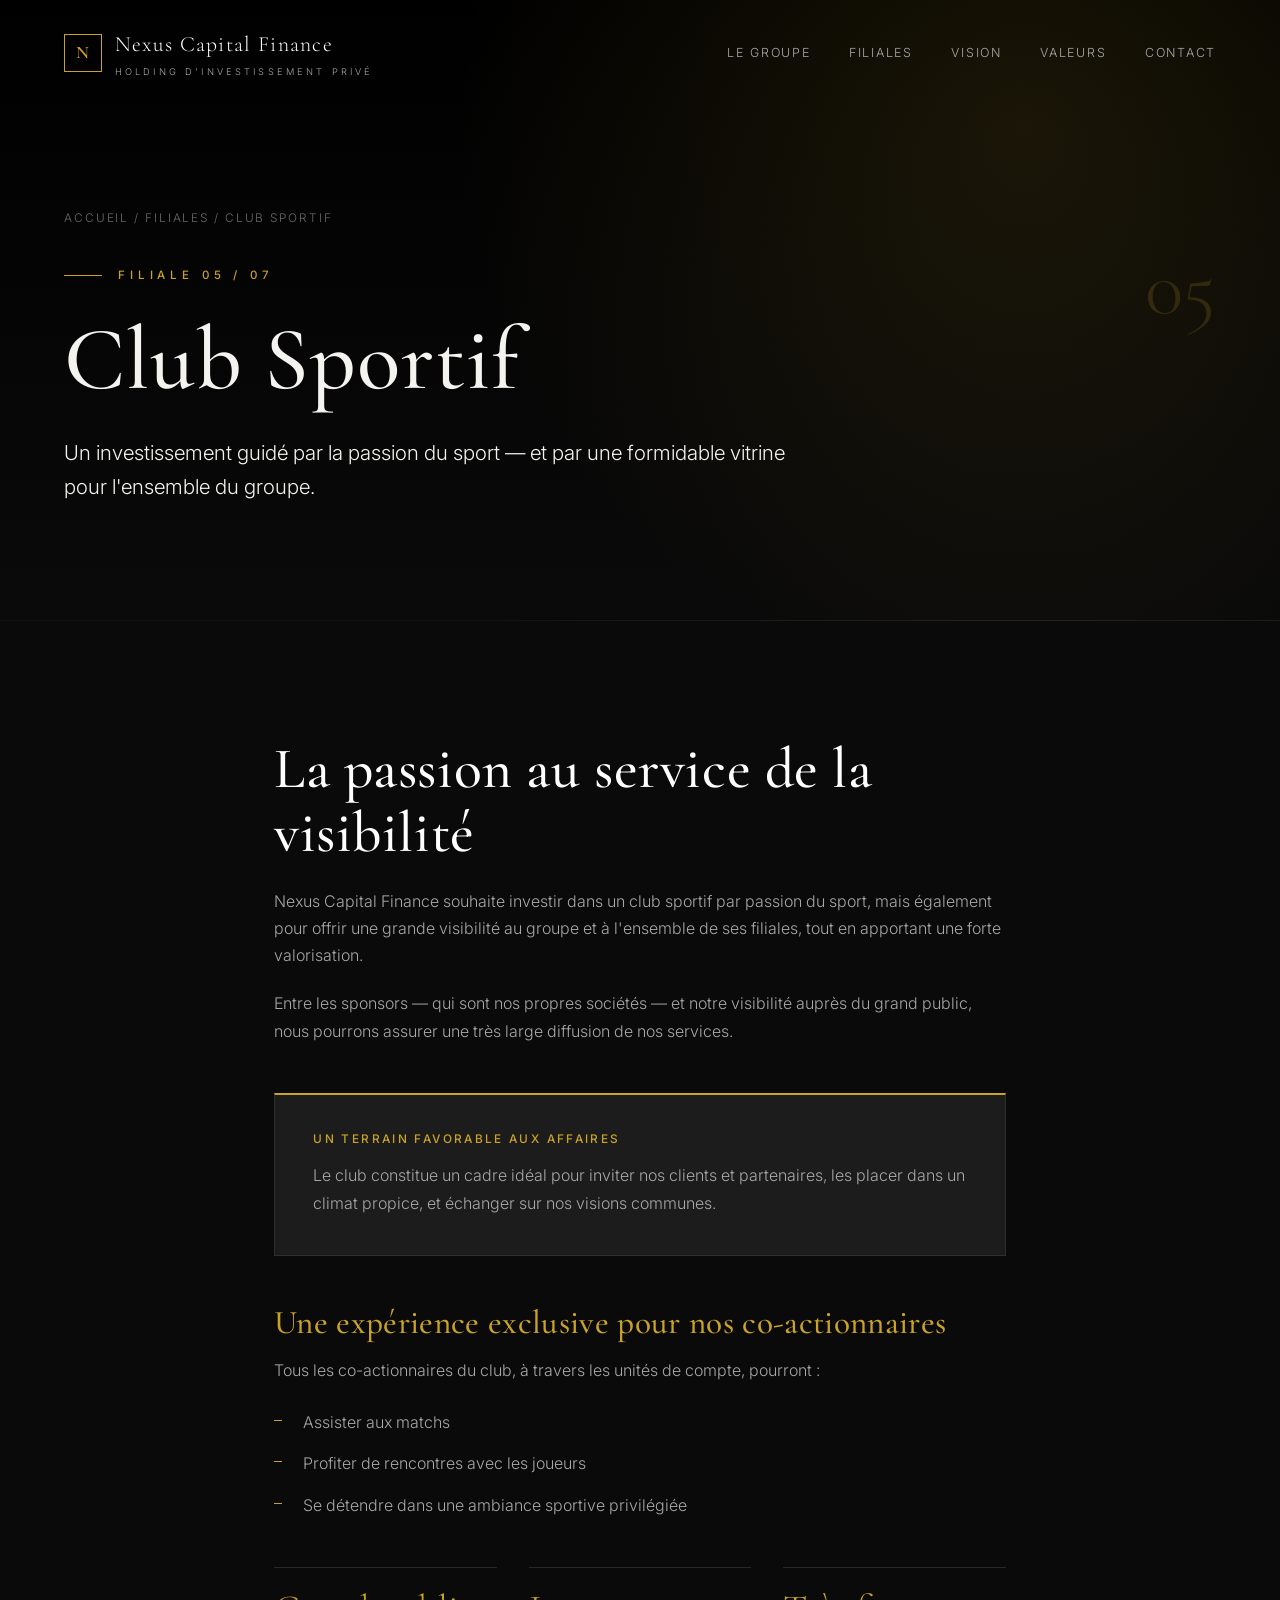
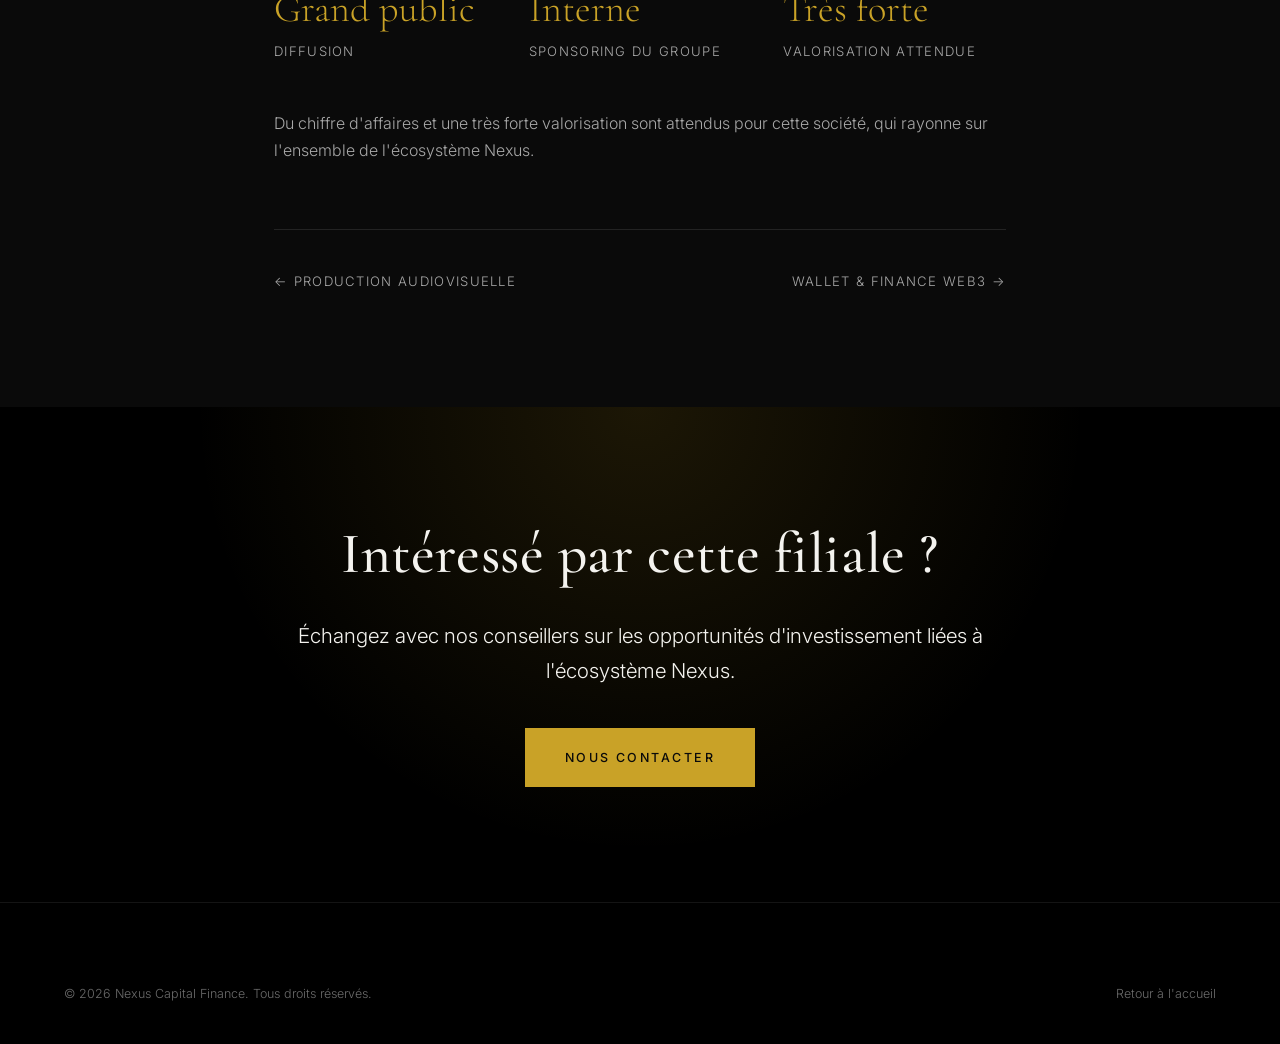
==== filiales/club-sportif.html @ 71673384 "Création de la vitrine Nexus Capital Finance Site statique (HTML/CSS/JS) au style banque d'investiss" ====
<!DOCTYPE html>
<html lang="fr">
<head>
  <meta charset="UTF-8" />
  <meta name="viewport" content="width=device-width, initial-scale=1.0" />
  <title>Club Sportif — Nexus Capital Finance</title>
  <meta name="description" content="Un investissement passion dans un club sportif : visibilité maximale pour le groupe, sponsoring interne et expérience privilégiée pour les co-actionnaires." />
  <link rel="preconnect" href="https://fonts.googleapis.com" />
  <link rel="preconnect" href="https://fonts.gstatic.com" crossorigin />
  <link href="https://fonts.googleapis.com/css2?family=Cormorant+Garamond:ital,wght@0,400;0,500;0,600;1,400;1,500&family=Inter:wght@300;400;500&display=swap" rel="stylesheet" />
  <link rel="stylesheet" href="../assets/css/style.css" />
  <link rel="icon" href="data:image/svg+xml,%3Csvg xmlns='http://www.w3.org/2000/svg' viewBox='0 0 32 32'%3E%3Crect width='32' height='32' fill='%230a0a0a'/%3E%3Ctext x='16' y='23' font-family='Georgia' font-size='20' fill='%23c9a227' text-anchor='middle'%3EN%3C/text%3E%3C/svg%3E" />
</head>
<body>

  <header class="entete">
    <div class="wrap">
      <a href="../index.html" class="logo" aria-label="Nexus Capital Finance, accueil">
        <span class="marque-n">N</span>
        <span>Nexus Capital Finance<small>Holding d'investissement privé</small></span>
      </a>
      <nav class="nav" aria-label="Navigation principale">
        <a href="../index.html#groupe">Le Groupe</a>
        <a href="../index.html#filiales">Filiales</a>
        <a href="../index.html#vision">Vision</a>
        <a href="../index.html#valeurs">Valeurs</a>
        <a href="../index.html#contact">Contact</a>
      </nav>
      <button class="burger" aria-label="Ouvrir le menu"><span></span><span></span><span></span></button>
    </div>
  </header>

  <main>
    <section class="page-tete">
      <div class="wrap">
        <div class="fil-ariane reveal"><a href="../index.html">Accueil</a> / <a href="../index.html#filiales">Filiales</a> / Club Sportif</div>
        <span class="surtitre surtitre--ligne reveal">Filiale 05 / 07</span>
        <h1 class="reveal">Club Sportif</h1>
        <p class="lead reveal">Un investissement guidé par la passion du sport — et par une formidable vitrine pour l'ensemble du groupe.</p>
      </div>
      <span class="badge-index">05</span>
    </section>

    <section class="article-filiale">
      <div class="wrap" style="max-width:860px;">
        <div class="reveal">
          <h2>La passion au service de la visibilité</h2>
          <p>Nexus Capital Finance souhaite investir dans un club sportif par passion du sport, mais également pour offrir une grande visibilité au groupe et à l'ensemble de ses filiales, tout en apportant une forte valorisation.</p>
          <p>Entre les sponsors — qui sont nos propres sociétés — et notre visibilité auprès du grand public, nous pourrons assurer une très large diffusion de nos services.</p>
        </div>

        <div class="encadre reveal">
          <h4>Un terrain favorable aux affaires</h4>
          <p style="margin:0;">Le club constitue un cadre idéal pour inviter nos clients et partenaires, les placer dans un climat propice, et échanger sur nos visions communes.</p>
        </div>

        <div class="reveal">
          <h3>Une expérience exclusive pour nos co-actionnaires</h3>
          <p>Tous les co-actionnaires du club, à travers les unités de compte, pourront :</p>
          <ul>
            <li>Assister aux matchs</li>
            <li>Profiter de rencontres avec les joueurs</li>
            <li>Se détendre dans une ambiance sportive privilégiée</li>
          </ul>
        </div>

        <div class="bloc-stats reveal">
          <div class="stat"><div class="v">Grand public</div><div class="l">Diffusion</div></div>
          <div class="stat"><div class="v">Interne</div><div class="l">Sponsoring du groupe</div></div>
          <div class="stat"><div class="v">Très forte</div><div class="l">Valorisation attendue</div></div>
        </div>

        <div class="reveal">
          <p>Du chiffre d'affaires et une très forte valorisation sont attendus pour cette société, qui rayonne sur l'ensemble de l'écosystème Nexus.</p>
        </div>

        <div class="nav-filiales-pied reveal">
          <a href="production-audiovisuelle.html">← Production Audiovisuelle</a>
          <a href="wallet-decentralise.html">Wallet &amp; Finance Web3 →</a>
        </div>
      </div>
    </section>

    <section class="cta-final fond-noir">
      <div class="wrap reveal">
        <h2>Intéressé par cette filiale ?</h2>
        <p class="lead" style="margin:1.5rem auto 2.5rem;">Échangez avec nos conseillers sur les opportunités d'investissement liées à l'écosystème Nexus.</p>
        <a href="../index.html#contact" class="btn btn--plein">Nous contacter</a>
      </div>
    </section>
  </main>

  <footer class="pied">
    <div class="wrap">
      <div class="pied-bas" style="border:none;padding-top:0;">
        <span>© <span data-annee>2026</span> Nexus Capital Finance. Tous droits réservés.</span>
        <a href="../index.html">Retour à l'accueil</a>
      </div>
    </div>
  </footer>

  <script src="../assets/js/main.js"></script>
</body>
</html>
---- assets/css/style.css ----
/* =================================================================
   NEXUS CAPITAL FINANCE — Feuille de style principale
   Identité : banque d'investissement élitiste
   Palette  : noir / blanc / or
   ================================================================= */

/* ---------- 1. Variables & Reset ---------- */
:root {
  --noir: #0a0a0a;
  --noir-profond: #000000;
  --noir-doux: #141414;
  --gris-fonce: #1c1c1c;
  --gris: #6b6b6b;
  --gris-clair: #a8a8a8;
  --blanc: #ffffff;
  --blanc-casse: #f4f3ef;
  --or: #c9a227;
  --or-clair: #e6c659;
  --or-fonce: #9c7c1c;

  --serif: "Cormorant Garamond", "Times New Roman", serif;
  --sans: "Inter", "Helvetica Neue", Arial, sans-serif;

  --max-width: 1280px;
  --pad-section: clamp(4rem, 9vw, 9rem);
  --transition: 0.4s cubic-bezier(0.16, 1, 0.3, 1);
}

*,
*::before,
*::after {
  margin: 0;
  padding: 0;
  box-sizing: border-box;
}

html {
  scroll-behavior: smooth;
  -webkit-text-size-adjust: 100%;
}

body {
  font-family: var(--sans);
  background-color: var(--noir);
  color: var(--blanc-casse);
  line-height: 1.7;
  font-weight: 300;
  font-size: 16px;
  overflow-x: hidden;
  -webkit-font-smoothing: antialiased;
  -moz-osx-font-smoothing: grayscale;
}

img {
  max-width: 100%;
  display: block;
}

a {
  color: inherit;
  text-decoration: none;
}

/* ---------- 2. Typographie ---------- */
h1, h2, h3, h4 {
  font-family: var(--serif);
  font-weight: 500;
  line-height: 1.12;
  letter-spacing: 0.01em;
}

h1 { font-size: clamp(2.8rem, 7vw, 6rem); }
h2 { font-size: clamp(2.2rem, 4.5vw, 3.6rem); }
h3 { font-size: clamp(1.5rem, 2.6vw, 2.1rem); }

p { color: var(--gris-clair); }

.surtitre {
  font-family: var(--sans);
  font-size: 0.72rem;
  font-weight: 500;
  letter-spacing: 0.42em;
  text-transform: uppercase;
  color: var(--or);
  display: inline-block;
  margin-bottom: 1.5rem;
}

.surtitre--ligne::before {
  content: "";
  display: inline-block;
  width: 38px;
  height: 1px;
  background: var(--or);
  vertical-align: middle;
  margin-right: 1rem;
}

.lead {
  font-size: clamp(1.05rem, 1.6vw, 1.3rem);
  color: var(--blanc-casse);
  font-weight: 300;
  max-width: 60ch;
}

.texte-dore { color: var(--or); }

/* ---------- 3. Layout & utilitaires ---------- */
.wrap {
  width: 100%;
  max-width: var(--max-width);
  margin: 0 auto;
  padding: 0 clamp(1.5rem, 5vw, 4rem);
}

section {
  padding-top: var(--pad-section);
  padding-bottom: var(--pad-section);
}

.section-tete {
  max-width: 720px;
  margin-bottom: clamp(3rem, 6vw, 5rem);
}

.fond-doux { background: var(--noir-doux); }
.fond-noir { background: var(--noir-profond); }

.ligne-or {
  width: 60px;
  height: 2px;
  background: var(--or);
  border: none;
  margin: 2rem 0;
}

/* ---------- 4. Boutons ---------- */
.btn {
  display: inline-flex;
  align-items: center;
  gap: 0.8rem;
  font-family: var(--sans);
  font-size: 0.78rem;
  font-weight: 500;
  letter-spacing: 0.2em;
  text-transform: uppercase;
  padding: 1.1rem 2.4rem;
  border: 1px solid var(--or);
  color: var(--blanc);
  background: transparent;
  cursor: pointer;
  transition: var(--transition);
  position: relative;
  overflow: hidden;
}

.btn::after {
  content: "";
  position: absolute;
  inset: 0;
  background: var(--or);
  transform: translateX(-101%);
  transition: var(--transition);
  z-index: -1;
}

.btn:hover { color: var(--noir); }
.btn:hover::after { transform: translateX(0); }

.btn--plein {
  background: var(--or);
  color: var(--noir);
  border-color: var(--or);
}
.btn--plein::after { background: var(--blanc); }
.btn--plein:hover { color: var(--noir); }

.lien-fleche {
  display: inline-flex;
  align-items: center;
  gap: 0.6rem;
  font-size: 0.78rem;
  letter-spacing: 0.18em;
  text-transform: uppercase;
  color: var(--or);
  transition: var(--transition);
}
.lien-fleche span { transition: var(--transition); }
.lien-fleche:hover span { transform: translateX(6px); }

/* ---------- 5. En-tête / Navigation ---------- */
.entete {
  position: fixed;
  top: 0;
  left: 0;
  width: 100%;
  z-index: 1000;
  padding: 1.6rem 0;
  transition: var(--transition);
  border-bottom: 1px solid transparent;
}

.entete.compacte {
  padding: 0.9rem 0;
  background: rgba(10, 10, 10, 0.85);
  backdrop-filter: blur(14px);
  border-bottom: 1px solid rgba(201, 162, 39, 0.18);
}

.entete .wrap {
  display: flex;
  align-items: center;
  justify-content: space-between;
}

.logo {
  display: flex;
  align-items: center;
  gap: 0.8rem;
  font-family: var(--serif);
  font-size: 1.35rem;
  letter-spacing: 0.06em;
  color: var(--blanc);
}
.logo .marque-n {
  display: inline-flex;
  align-items: center;
  justify-content: center;
  width: 38px;
  height: 38px;
  border: 1px solid var(--or);
  color: var(--or);
  font-weight: 600;
  font-size: 1.1rem;
}
.logo small {
  display: block;
  font-family: var(--sans);
  font-size: 0.58rem;
  letter-spacing: 0.34em;
  text-transform: uppercase;
  color: var(--gris-clair);
  margin-top: 2px;
}

.nav {
  display: flex;
  align-items: center;
  gap: 2.4rem;
}
.nav a {
  font-size: 0.78rem;
  letter-spacing: 0.14em;
  text-transform: uppercase;
  color: var(--gris-clair);
  position: relative;
  transition: var(--transition);
}
.nav a::after {
  content: "";
  position: absolute;
  bottom: -6px;
  left: 0;
  width: 0;
  height: 1px;
  background: var(--or);
  transition: var(--transition);
}
.nav a:hover { color: var(--blanc); }
.nav a:hover::after { width: 100%; }

.burger {
  display: none;
  flex-direction: column;
  gap: 5px;
  background: none;
  border: none;
  cursor: pointer;
  padding: 6px;
}
.burger span {
  width: 26px;
  height: 2px;
  background: var(--blanc);
  transition: var(--transition);
}

/* ---------- 6. Hero ---------- */
.hero {
  min-height: 100vh;
  display: flex;
  align-items: center;
  position: relative;
  overflow: hidden;
  background:
    radial-gradient(circle at 75% 30%, rgba(201, 162, 39, 0.12), transparent 45%),
    linear-gradient(180deg, var(--noir-profond), var(--noir));
}

.hero::before {
  content: "";
  position: absolute;
  inset: 0;
  background-image:
    linear-gradient(rgba(201, 162, 39, 0.04) 1px, transparent 1px),
    linear-gradient(90deg, rgba(201, 162, 39, 0.04) 1px, transparent 1px);
  background-size: 90px 90px;
  mask-image: radial-gradient(circle at 70% 40%, black, transparent 75%);
}

.hero-contenu {
  position: relative;
  z-index: 2;
  max-width: 880px;
  padding-top: 6rem;
}
.hero h1 { margin-bottom: 1.8rem; }
.hero h1 em {
  font-style: italic;
  color: var(--or);
}
.hero .lead { margin-bottom: 2.8rem; }
.hero-actions {
  display: flex;
  gap: 1.2rem;
  flex-wrap: wrap;
}

.hero-chiffres {
  position: relative;
  z-index: 2;
  display: flex;
  gap: clamp(2rem, 6vw, 5rem);
  flex-wrap: wrap;
  margin-top: clamp(4rem, 8vw, 7rem);
  padding-top: 3rem;
  border-top: 1px solid rgba(255, 255, 255, 0.08);
}
.chiffre .nombre {
  font-family: var(--serif);
  font-size: clamp(2.4rem, 4vw, 3.4rem);
  color: var(--blanc);
  line-height: 1;
}
.chiffre .nombre em { color: var(--or); font-style: normal; }
.chiffre .label {
  font-size: 0.72rem;
  letter-spacing: 0.2em;
  text-transform: uppercase;
  color: var(--gris);
  margin-top: 0.7rem;
}

.scroll-indice {
  position: absolute;
  bottom: 2.5rem;
  left: 50%;
  transform: translateX(-50%);
  font-size: 0.62rem;
  letter-spacing: 0.3em;
  text-transform: uppercase;
  color: var(--gris);
  z-index: 2;
  display: flex;
  flex-direction: column;
  align-items: center;
  gap: 0.8rem;
}
.scroll-indice::after {
  content: "";
  width: 1px;
  height: 50px;
  background: linear-gradient(var(--or), transparent);
  animation: descend 2s infinite;
}
@keyframes descend {
  0% { transform: scaleY(0); transform-origin: top; }
  50% { transform: scaleY(1); transform-origin: top; }
  51% { transform: scaleY(1); transform-origin: bottom; }
  100% { transform: scaleY(0); transform-origin: bottom; }
}

/* ---------- 7. Groupe / présentation ---------- */
.deux-col {
  display: grid;
  grid-template-columns: 1fr 1fr;
  gap: clamp(2rem, 6vw, 5rem);
  align-items: center;
}
.deux-col .texte p + p { margin-top: 1.4rem; }

.cadre-citation {
  border-left: 2px solid var(--or);
  padding: 1.5rem 2rem;
  background: var(--gris-fonce);
}
.cadre-citation p {
  font-family: var(--serif);
  font-size: clamp(1.3rem, 2.4vw, 1.9rem);
  font-style: italic;
  color: var(--blanc-casse);
  line-height: 1.4;
}

.piliers {
  display: grid;
  grid-template-columns: repeat(3, 1fr);
  gap: 2.5rem;
  margin-top: 4rem;
}
.pilier h4 {
  color: var(--blanc);
  margin-bottom: 0.8rem;
}
.pilier .num {
  font-family: var(--serif);
  font-size: 1rem;
  color: var(--or);
  display: block;
  margin-bottom: 1rem;
  letter-spacing: 0.1em;
}
.pilier { border-top: 1px solid rgba(255,255,255,0.1); padding-top: 1.6rem; }

/* ---------- 8. Filiales (grille) ---------- */
.grille-filiales {
  display: grid;
  grid-template-columns: repeat(3, 1fr);
  gap: 1px;
  background: rgba(255, 255, 255, 0.08);
  border: 1px solid rgba(255, 255, 255, 0.08);
}
.carte-filiale {
  background: var(--noir);
  padding: 2.6rem 2.2rem;
  min-height: 320px;
  display: flex;
  flex-direction: column;
  position: relative;
  transition: var(--transition);
  overflow: hidden;
}
.carte-filiale::before {
  content: "";
  position: absolute;
  top: 0; left: 0;
  width: 100%; height: 2px;
  background: var(--or);
  transform: scaleX(0);
  transform-origin: left;
  transition: var(--transition);
}
.carte-filiale:hover { background: var(--noir-doux); }
.carte-filiale:hover::before { transform: scaleX(1); }
.carte-filiale .index {
  font-family: var(--serif);
  font-size: 0.9rem;
  color: var(--or);
  letter-spacing: 0.2em;
  margin-bottom: 1.6rem;
}
.carte-filiale .icone {
  width: 44px; height: 44px;
  margin-bottom: 1.4rem;
  stroke: var(--or);
  stroke-width: 1.2;
  fill: none;
}
.carte-filiale h3 {
  color: var(--blanc);
  margin-bottom: 0.9rem;
  font-size: 1.5rem;
}
.carte-filiale p {
  font-size: 0.92rem;
  flex-grow: 1;
}
.carte-filiale .lien-fleche { margin-top: 1.8rem; }

/* ---------- 9. Bande chiffres / mise en avant ---------- */
.bande-mise-avant {
  text-align: center;
  background:
    radial-gradient(circle at 50% 50%, rgba(201,162,39,0.08), transparent 60%),
    var(--noir-profond);
}
.bande-mise-avant h2 { max-width: 900px; margin: 0 auto; }
.bande-mise-avant h2 em { font-style: italic; color: var(--or); }

/* ---------- 10. Valeurs ---------- */
.grille-valeurs {
  display: grid;
  grid-template-columns: repeat(4, 1fr);
  gap: 2.5rem;
}
.valeur .icone {
  width: 40px; height: 40px;
  stroke: var(--or); stroke-width: 1.2; fill: none;
  margin-bottom: 1.4rem;
}
.valeur h4 { color: var(--blanc); margin-bottom: 0.7rem; }
.valeur p { font-size: 0.9rem; }

/* ---------- 11. Contact / CTA ---------- */
.cta-final {
  text-align: center;
  background:
    radial-gradient(circle at 50% 0%, rgba(201,162,39,0.14), transparent 55%),
    var(--noir-profond);
}
.cta-final h2 { max-width: 760px; margin: 0 auto 2rem; }
.cta-final h2 em { font-style: italic; color: var(--or); }

.form-contact {
  max-width: 720px;
  margin: 3.5rem auto 0;
  text-align: left;
  display: grid;
  grid-template-columns: 1fr 1fr;
  gap: 1.6rem;
}
.form-contact .champ-large { grid-column: 1 / -1; }
.form-contact label {
  display: block;
  font-size: 0.7rem;
  letter-spacing: 0.18em;
  text-transform: uppercase;
  color: var(--gris-clair);
  margin-bottom: 0.6rem;
}
.form-contact input,
.form-contact textarea,
.form-contact select {
  width: 100%;
  background: var(--gris-fonce);
  border: 1px solid rgba(255,255,255,0.1);
  color: var(--blanc);
  padding: 0.95rem 1.1rem;
  font-family: var(--sans);
  font-size: 0.95rem;
  transition: var(--transition);
}
.form-contact textarea { resize: vertical; min-height: 130px; }
.form-contact input:focus,
.form-contact textarea:focus,
.form-contact select:focus {
  outline: none;
  border-color: var(--or);
  background: var(--noir-doux);
}
.form-contact .btn { width: max-content; }

/* ---------- 12. Pied de page ---------- */
.pied {
  background: var(--noir-profond);
  border-top: 1px solid rgba(255,255,255,0.08);
  padding-top: 5rem;
  padding-bottom: 2.5rem;
}
.pied-haut {
  display: grid;
  grid-template-columns: 1.6fr 1fr 1fr 1fr;
  gap: 3rem;
  padding-bottom: 3.5rem;
  border-bottom: 1px solid rgba(255,255,255,0.08);
}
.pied-marque p {
  font-size: 0.92rem;
  margin-top: 1.5rem;
  max-width: 34ch;
}
.pied-col h5 {
  font-family: var(--sans);
  font-size: 0.72rem;
  letter-spacing: 0.22em;
  text-transform: uppercase;
  color: var(--or);
  margin-bottom: 1.4rem;
}
.pied-col a {
  display: block;
  font-size: 0.9rem;
  color: var(--gris-clair);
  padding: 0.35rem 0;
  transition: var(--transition);
}
.pied-col a:hover { color: var(--blanc); padding-left: 6px; }
.pied-bas {
  display: flex;
  justify-content: space-between;
  align-items: center;
  flex-wrap: wrap;
  gap: 1rem;
  padding-top: 2.2rem;
  font-size: 0.78rem;
  color: var(--gris);
}
.pied-bas a:hover { color: var(--or); }

/* ---------- 13. En-tête de page intérieure ---------- */
.page-tete {
  padding-top: clamp(9rem, 18vw, 13rem);
  padding-bottom: var(--pad-section);
  position: relative;
  overflow: hidden;
  background:
    radial-gradient(circle at 80% 20%, rgba(201,162,39,0.12), transparent 50%),
    linear-gradient(180deg, var(--noir-profond), var(--noir));
  border-bottom: 1px solid rgba(255,255,255,0.07);
}
.fil-ariane {
  font-size: 0.74rem;
  letter-spacing: 0.16em;
  text-transform: uppercase;
  color: var(--gris);
  margin-bottom: 2rem;
}
.fil-ariane a:hover { color: var(--or); }
.page-tete h1 { max-width: 18ch; margin-bottom: 1.6rem; }
.page-tete .lead { max-width: 64ch; }

.badge-index {
  font-family: var(--serif);
  font-size: 5rem;
  color: rgba(201,162,39,0.18);
  position: absolute;
  right: 5%;
  top: 40%;
  line-height: 1;
  user-select: none;
}

/* contenu d'article filiale */
.article-filiale h2 { color: var(--blanc); margin-bottom: 1.4rem; }
.article-filiale h3 { color: var(--or); margin: 2.5rem 0 1rem; }
.article-filiale p { margin-bottom: 1.3rem; }
.article-filiale ul {
  list-style: none;
  margin: 1.5rem 0;
}
.article-filiale ul li {
  position: relative;
  padding-left: 1.8rem;
  margin-bottom: 0.9rem;
  color: var(--gris-clair);
}
.article-filiale ul li::before {
  content: "";
  position: absolute;
  left: 0; top: 0.7em;
  width: 8px; height: 1px;
  background: var(--or);
}

.bloc-stats {
  display: grid;
  grid-template-columns: repeat(3, 1fr);
  gap: 2rem;
  margin: 3rem 0;
}
.bloc-stats .stat {
  border-top: 1px solid rgba(255,255,255,0.12);
  padding-top: 1.4rem;
}
.bloc-stats .stat .v {
  font-family: var(--serif);
  font-size: 2.4rem;
  color: var(--or);
  line-height: 1;
}
.bloc-stats .stat .l {
  font-size: 0.82rem;
  letter-spacing: 0.1em;
  text-transform: uppercase;
  color: var(--gris-clair);
  margin-top: 0.7rem;
}

.encadre {
  background: var(--gris-fonce);
  border: 1px solid rgba(255,255,255,0.08);
  border-top: 2px solid var(--or);
  padding: 2.4rem;
  margin: 3rem 0;
}
.encadre h4 { font-family: var(--sans); font-size: 0.74rem; letter-spacing: 0.2em; text-transform: uppercase; color: var(--or); margin-bottom: 1rem; }

.nav-filiales-pied {
  display: flex;
  justify-content: space-between;
  gap: 1rem;
  margin-top: 4rem;
  padding-top: 2.5rem;
  border-top: 1px solid rgba(255,255,255,0.1);
}
.nav-filiales-pied a { font-size: 0.82rem; letter-spacing: 0.1em; text-transform: uppercase; color: var(--gris-clair); transition: var(--transition); }
.nav-filiales-pied a:hover { color: var(--or); }

/* ---------- 14. Animations d'apparition ---------- */
.reveal {
  opacity: 0;
  transform: translateY(30px);
  transition: opacity 0.9s cubic-bezier(0.16,1,0.3,1), transform 0.9s cubic-bezier(0.16,1,0.3,1);
}
.reveal.visible { opacity: 1; transform: translateY(0); }

/* ---------- 15. Responsive ---------- */
@media (max-width: 980px) {
  .grille-filiales { grid-template-columns: repeat(2, 1fr); }
  .grille-valeurs { grid-template-columns: repeat(2, 1fr); }
  .piliers { grid-template-columns: 1fr; gap: 1.8rem; }
  .pied-haut { grid-template-columns: 1fr 1fr; }
}

@media (max-width: 760px) {
  .nav {
    position: fixed;
    top: 0; right: 0;
    height: 100vh;
    width: min(78vw, 340px);
    flex-direction: column;
    justify-content: center;
    align-items: flex-start;
    gap: 2rem;
    background: var(--noir-doux);
    padding: 3rem;
    transform: translateX(100%);
    transition: var(--transition);
    border-left: 1px solid rgba(201,162,39,0.2);
  }
  .nav.ouvert { transform: translateX(0); }
  .nav a { font-size: 1rem; }
  .burger { display: flex; z-index: 1100; }
  body.menu-ouvert { overflow: hidden; }

  .deux-col { grid-template-columns: 1fr; }
  .grille-filiales { grid-template-columns: 1fr; }
  .grille-valeurs { grid-template-columns: 1fr; }
  .form-contact { grid-template-columns: 1fr; }
  .bloc-stats { grid-template-columns: 1fr; gap: 1.5rem; }
  .pied-haut { grid-template-columns: 1fr; gap: 2rem; }
  .badge-index { display: none; }
  .hero-actions { width: 100%; }
  .hero-actions .btn { flex: 1; justify-content: center; }
}
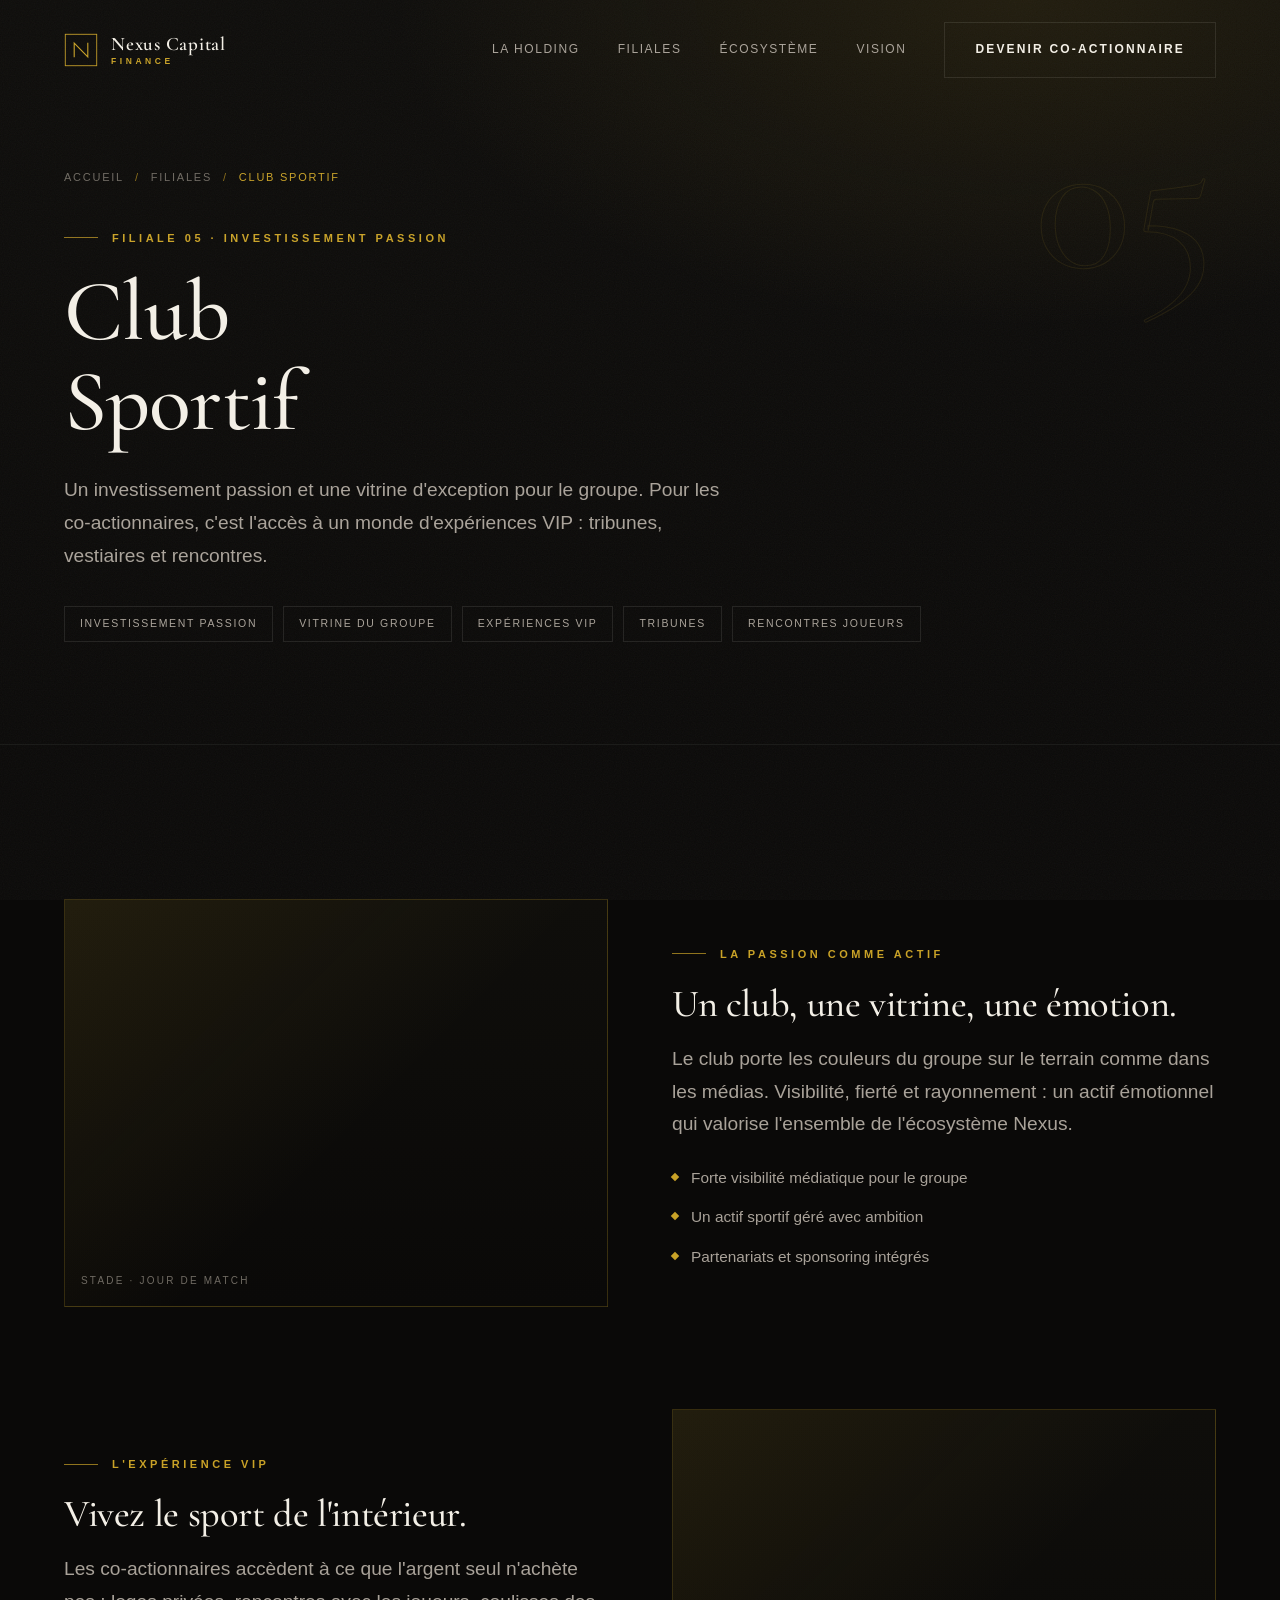
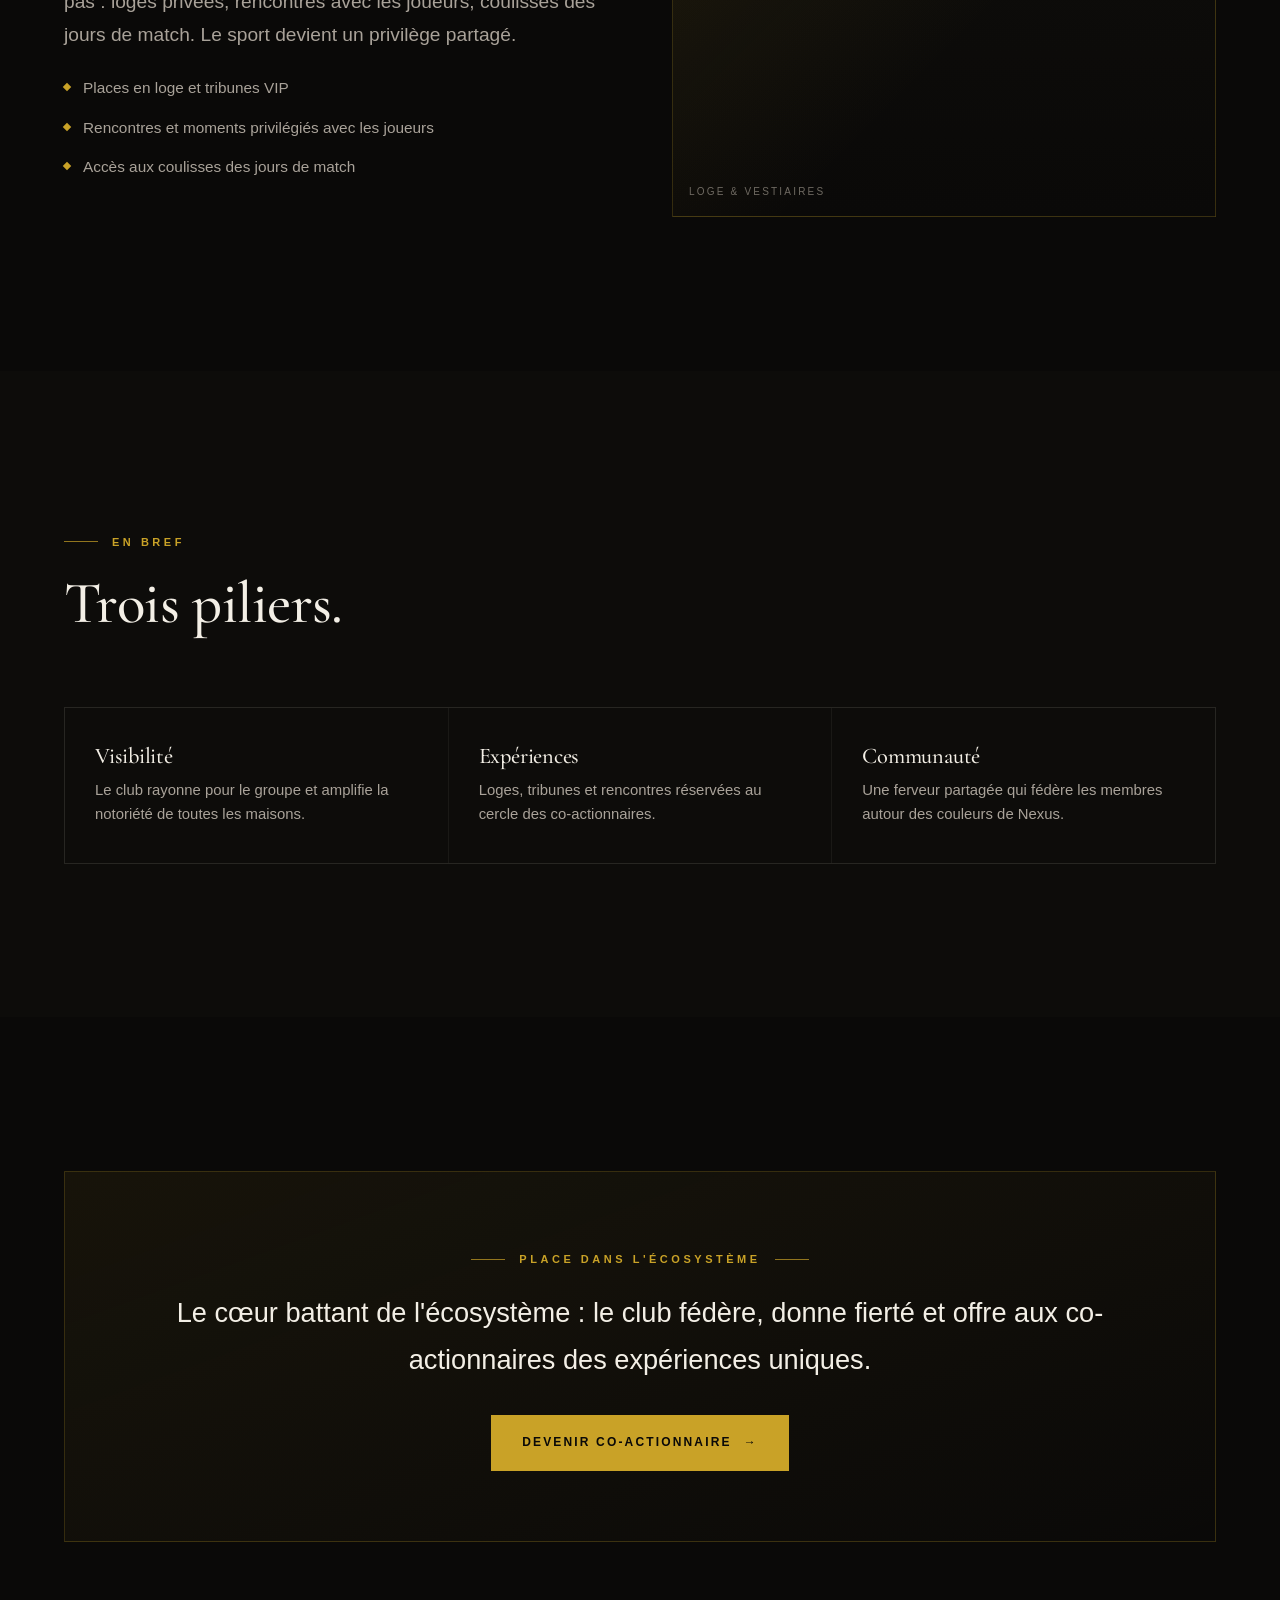
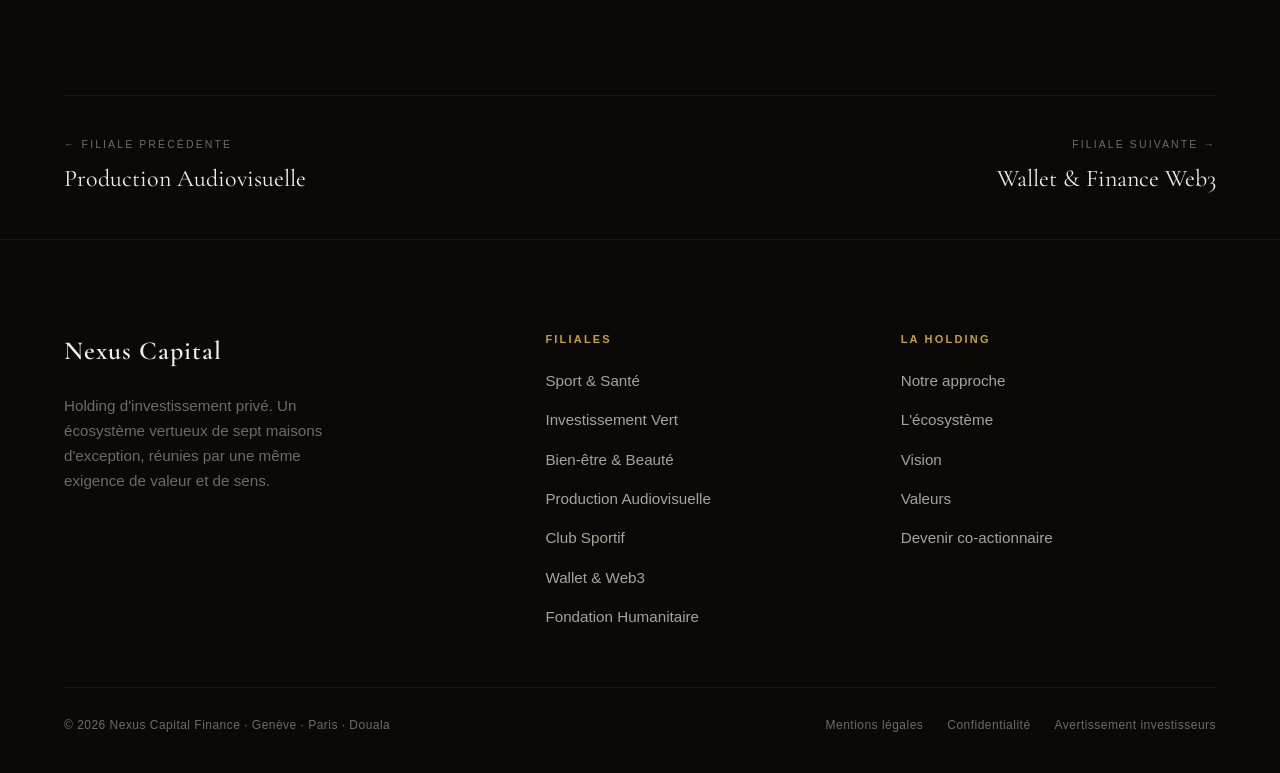
==== commit 6a384b3d: "Implémente le nouveau design (handoff Claude Design) Refonte complète de la vitrine à partir du bund" ====
--- a/filiales/club-sportif.html
+++ b/filiales/club-sportif.html
@@ -1,104 +1,194 @@
 <!DOCTYPE html>
 <html lang="fr">
 <head>
-  <meta charset="UTF-8" />
-  <meta name="viewport" content="width=device-width, initial-scale=1.0" />
-  <title>Club Sportif — Nexus Capital Finance</title>
-  <meta name="description" content="Un investissement passion dans un club sportif : visibilité maximale pour le groupe, sponsoring interne et expérience privilégiée pour les co-actionnaires." />
-  <link rel="preconnect" href="https://fonts.googleapis.com" />
-  <link rel="preconnect" href="https://fonts.gstatic.com" crossorigin />
-  <link href="https://fonts.googleapis.com/css2?family=Cormorant+Garamond:ital,wght@0,400;0,500;0,600;1,400;1,500&family=Inter:wght@300;400;500&display=swap" rel="stylesheet" />
-  <link rel="stylesheet" href="../assets/css/style.css" />
-  <link rel="icon" href="data:image/svg+xml,%3Csvg xmlns='http://www.w3.org/2000/svg' viewBox='0 0 32 32'%3E%3Crect width='32' height='32' fill='%230a0a0a'/%3E%3Ctext x='16' y='23' font-family='Georgia' font-size='20' fill='%23c9a227' text-anchor='middle'%3EN%3C/text%3E%3C/svg%3E" />
+<meta charset="UTF-8" />
+<meta name="viewport" content="width=device-width, initial-scale=1.0" />
+<title>Club Sportif — Nexus Capital Finance</title>
+<meta name="description" content="Club Sportif — une filiale de l'écosystème Nexus Capital Finance. Un investissement passion et une vitrine d'exception pour le groupe. Pour les co-actionnaires, c'est l'accès à un monde d'expériences VIP : tribunes, vestiaires et rencontres." />
+<link rel="preconnect" href="https://fonts.googleapis.com" />
+<link rel="preconnect" href="https://fonts.gstatic.com" crossorigin />
+<link href="https://fonts.googleapis.com/css2?family=Cormorant+Garamond:ital,wght@0,400;0,500;0,600;1,400;1,500&display=swap" rel="stylesheet" />
+<link rel="stylesheet" href="../css/style.css" />
 </head>
-<body>
+<body data-page="filiale">
 
-  <header class="entete">
-    <div class="wrap">
-      <a href="../index.html" class="logo" aria-label="Nexus Capital Finance, accueil">
-        <span class="marque-n">N</span>
-        <span>Nexus Capital Finance<small>Holding d'investissement privé</small></span>
-      </a>
-      <nav class="nav" aria-label="Navigation principale">
-        <a href="../index.html#groupe">Le Groupe</a>
-        <a href="../index.html#filiales">Filiales</a>
-        <a href="../index.html#vision">Vision</a>
-        <a href="../index.html#valeurs">Valeurs</a>
-        <a href="../index.html#contact">Contact</a>
-      </nav>
-      <button class="burger" aria-label="Ouvrir le menu"><span></span><span></span><span></span></button>
+<div class="grain" aria-hidden="true"></div>
+
+<!-- ===================== EN-TÊTE ===================== -->
+<header class="nav scrolled" aria-label="Navigation principale">
+  <a class="brand" href="../index.html" aria-label="Nexus Capital Finance — accueil">
+    <svg class="brand__mark" viewBox="0 0 40 40" fill="none" aria-hidden="true">
+      <rect x="1.5" y="1.5" width="37" height="37" stroke="#C9A227" stroke-width="1"/>
+      <path d="M12 28V12l16 16V12" stroke="#C9A227" stroke-width="1.3" stroke-linecap="square"/>
+    </svg>
+    <span class="brand__txt">
+      <span class="brand__name">Nexus Capital</span>
+      <span class="brand__sub">Finance</span>
+    </span>
+  </a>
+  <nav class="nav__links" aria-label="Sections">
+    <a class="nav__link" href="../index.html#holding">La Holding</a>
+    <a class="nav__link" href="../index.html#filiales">Filiales</a>
+    <a class="nav__link" href="../index.html#ecosysteme">Écosystème</a>
+    <a class="nav__link" href="../index.html#vision">Vision</a>
+    <a class="nav__cta btn btn--ghost" href="../index.html#contact">Devenir co-actionnaire</a>
+  </nav>
+  <button class="nav__burger" aria-label="Ouvrir le menu" aria-expanded="false" aria-controls="mobile-menu">
+    <span></span><span></span><span></span>
+  </button>
+</header>
+<div class="mobile-menu" id="mobile-menu">
+  <a href="../index.html#holding"><span class="num">01</span> La Holding</a>
+  <a href="../index.html#filiales"><span class="num">02</span> Filiales</a>
+  <a href="../index.html#ecosysteme"><span class="num">03</span> Écosystème</a>
+  <a href="../index.html#vision"><span class="num">04</span> Vision</a>
+  <a href="../index.html#contact"><span class="num">05</span> Co-actionnaire</a>
+</div>
+
+<main>
+
+<!-- ============ SUB-HERO ============ -->
+<section class="subhero">
+  <div class="subhero__bg" aria-hidden="true"></div>
+  <span class="subhero__idx" aria-hidden="true">05</span>
+  <div class="wrap subhero__inner">
+    <nav class="crumb reveal" aria-label="Fil d'Ariane">
+      <a href="../index.html">Accueil</a>
+      <span class="sep" aria-hidden="true">/</span>
+      <a href="../index.html#filiales">Filiales</a>
+      <span class="sep" aria-hidden="true">/</span>
+      <span class="cur">Club Sportif</span>
+    </nav>
+    <span class="eyebrow reveal">Filiale 05 · Investissement passion</span>
+    <h1 class="subhero__title reveal" data-d="1" style="margin-top:20px">Club<br />Sportif</h1>
+    <p class="lead subhero__lead reveal" data-d="2">Un investissement passion et une vitrine d'exception pour le groupe. Pour les co-actionnaires, c'est l'accès à un monde d'expériences VIP : tribunes, vestiaires et rencontres.</p>
+    <div class="subhero__tags reveal" data-d="3">
+      <span class="tag">Investissement passion</span>
+      <span class="tag">Vitrine du groupe</span>
+      <span class="tag">Expériences VIP</span>
+      <span class="tag">Tribunes</span>
+      <span class="tag">Rencontres joueurs</span>
     </div>
-  </header>
+  </div>
+</section>
 
-  <main>
-    <section class="page-tete">
-      <div class="wrap">
-        <div class="fil-ariane reveal"><a href="../index.html">Accueil</a> / <a href="../index.html#filiales">Filiales</a> / Club Sportif</div>
-        <span class="surtitre surtitre--ligne reveal">Filiale 05 / 07</span>
-        <h1 class="reveal">Club Sportif</h1>
-        <p class="lead reveal">Un investissement guidé par la passion du sport — et par une formidable vitrine pour l'ensemble du groupe.</p>
-      </div>
-      <span class="badge-index">05</span>
-    </section>
-
-    <section class="article-filiale">
-      <div class="wrap" style="max-width:860px;">
-        <div class="reveal">
-          <h2>La passion au service de la visibilité</h2>
-          <p>Nexus Capital Finance souhaite investir dans un club sportif par passion du sport, mais également pour offrir une grande visibilité au groupe et à l'ensemble de ses filiales, tout en apportant une forte valorisation.</p>
-          <p>Entre les sponsors — qui sont nos propres sociétés — et notre visibilité auprès du grand public, nous pourrons assurer une très large diffusion de nos services.</p>
-        </div>
-
-        <div class="encadre reveal">
-          <h4>Un terrain favorable aux affaires</h4>
-          <p style="margin:0;">Le club constitue un cadre idéal pour inviter nos clients et partenaires, les placer dans un climat propice, et échanger sur nos visions communes.</p>
-        </div>
-
-        <div class="reveal">
-          <h3>Une expérience exclusive pour nos co-actionnaires</h3>
-          <p>Tous les co-actionnaires du club, à travers les unités de compte, pourront :</p>
-          <ul>
-            <li>Assister aux matchs</li>
-            <li>Profiter de rencontres avec les joueurs</li>
-            <li>Se détendre dans une ambiance sportive privilégiée</li>
-          </ul>
-        </div>
-
-        <div class="bloc-stats reveal">
-          <div class="stat"><div class="v">Grand public</div><div class="l">Diffusion</div></div>
-          <div class="stat"><div class="v">Interne</div><div class="l">Sponsoring du groupe</div></div>
-          <div class="stat"><div class="v">Très forte</div><div class="l">Valorisation attendue</div></div>
-        </div>
-
-        <div class="reveal">
-          <p>Du chiffre d'affaires et une très forte valorisation sont attendus pour cette société, qui rayonne sur l'ensemble de l'écosystème Nexus.</p>
-        </div>
-
-        <div class="nav-filiales-pied reveal">
-          <a href="production-audiovisuelle.html">← Production Audiovisuelle</a>
-          <a href="wallet-decentralise.html">Wallet &amp; Finance Web3 →</a>
-        </div>
-      </div>
-    </section>
-
-    <section class="cta-final fond-noir">
-      <div class="wrap reveal">
-        <h2>Intéressé par cette filiale ?</h2>
-        <p class="lead" style="margin:1.5rem auto 2.5rem;">Échangez avec nos conseillers sur les opportunités d'investissement liées à l'écosystème Nexus.</p>
-        <a href="../index.html#contact" class="btn btn--plein">Nous contacter</a>
-      </div>
-    </section>
-  </main>
-
-  <footer class="pied">
-    <div class="wrap">
-      <div class="pied-bas" style="border:none;padding-top:0;">
-        <span>© <span data-annee>2026</span> Nexus Capital Finance. Tous droits réservés.</span>
-        <a href="../index.html">Retour à l'accueil</a>
+<!-- ============ FEATURES ============ -->
+<section class="section">
+  <div class="wrap">
+    <div class="feature">
+      <div class="feature__media reveal" data-label="Stade · Jour de match" aria-hidden="true"></div>
+      <div class="reveal" data-d="1">
+        <span class="eyebrow feature__kick">La passion comme actif</span>
+        <h2 class="feature__t">Un club, une vitrine, une émotion.</h2>
+        <p class="lead">Le club porte les couleurs du groupe sur le terrain comme dans les médias. Visibilité, fierté et rayonnement : un actif émotionnel qui valorise l'ensemble de l'écosystème Nexus.</p>
+        <ul class="feature__list">
+          <li><span class="d" aria-hidden="true"></span>Forte visibilité médiatique pour le groupe</li>
+          <li><span class="d" aria-hidden="true"></span>Un actif sportif géré avec ambition</li>
+          <li><span class="d" aria-hidden="true"></span>Partenariats et sponsoring intégrés</li>
+        </ul>
       </div>
     </div>
-  </footer>
+    <div class="feature feature--rev">
+      <div class="reveal" data-d="1">
+        <span class="eyebrow feature__kick">L'expérience VIP</span>
+        <h2 class="feature__t">Vivez le sport de l'intérieur.</h2>
+        <p class="lead">Les co-actionnaires accèdent à ce que l'argent seul n'achète pas : loges privées, rencontres avec les joueurs, coulisses des jours de match. Le sport devient un privilège partagé.</p>
+        <ul class="feature__list">
+          <li><span class="d" aria-hidden="true"></span>Places en loge et tribunes VIP</li>
+          <li><span class="d" aria-hidden="true"></span>Rencontres et moments privilégiés avec les joueurs</li>
+          <li><span class="d" aria-hidden="true"></span>Accès aux coulisses des jours de match</li>
+        </ul>
+      </div>
+      <div class="feature__media reveal" data-label="Loge &amp; vestiaires" aria-hidden="true"></div>
+    </div>
+  </div>
+</section>
 
-  <script src="../assets/js/main.js"></script>
+<!-- ============ OFFRE / PILIERS ============ -->
+<section class="section bg-alt">
+  <div class="wrap">
+    <div class="sec-head">
+      <div class="reveal">
+        <span class="eyebrow">En bref</span>
+        <h2 class="h2 sec-head__title" style="margin-top:22px">Trois piliers.</h2>
+      </div>
+    </div>
+    <div class="offer-grid">
+      <div class="offer reveal"><h3 class="offer__t">Visibilité</h3><p class="offer__d">Le club rayonne pour le groupe et amplifie la notoriété de toutes les maisons.</p></div>
+      <div class="offer reveal"><h3 class="offer__t">Expériences</h3><p class="offer__d">Loges, tribunes et rencontres réservées au cercle des co-actionnaires.</p></div>
+      <div class="offer reveal"><h3 class="offer__t">Communauté</h3><p class="offer__d">Une ferveur partagée qui fédère les membres autour des couleurs de Nexus.</p></div>
+    </div>
+  </div>
+</section>
+
+<!-- ============ SYNERGIE / CROSSBAND ============ -->
+<section class="section">
+  <div class="wrap">
+    <div class="crossband reveal">
+      <span class="eyebrow center">Place dans l'écosystème</span>
+      <p class="lead" style="font-size:clamp(1.2rem,2.2vw,1.7rem);color:var(--c-cream)">Le cœur battant de l'écosystème : le club fédère, donne fierté et offre aux co-actionnaires des expériences uniques.</p>
+      <a class="btn btn--solid" href="../index.html#contact">Devenir co-actionnaire <span class="arr" aria-hidden="true">→</span></a>
+    </div>
+  </div>
+</section>
+
+<!-- ============ NAV FILIALES PREV / NEXT ============ -->
+<section class="wrap">
+  <div class="subnav">
+    <a class="prev" href="production-audiovisuelle.html">
+      <span class="lab">← Filiale précédente</span>
+      <span class="nm">Production Audiovisuelle</span>
+    </a>
+    <a class="next" href="wallet-web3.html">
+      <span class="lab">Filiale suivante →</span>
+      <span class="nm">Wallet & Finance Web3</span>
+    </a>
+  </div>
+</section>
+
+</main>
+
+<footer class="footer">
+  <div class="wrap">
+    <div class="footer__top">
+      <div class="footer__brand">
+        <span class="brand__name" style="font-family:var(--serif);font-size:26px;color:var(--c-cream)">Nexus Capital</span>
+        <p class="footer__tag">Holding d'investissement privé. Un écosystème vertueux de sept maisons d'exception, réunies par une même exigence de valeur et de sens.</p>
+      </div>
+      <div class="footer__col">
+        <h4>Filiales</h4>
+        <ul>
+          <li><a href="sport-sante.html">Sport &amp; Santé</a></li>
+          <li><a href="investissement-vert.html">Investissement Vert</a></li>
+          <li><a href="bien-etre-beaute.html">Bien-être &amp; Beauté</a></li>
+          <li><a href="production-audiovisuelle.html">Production Audiovisuelle</a></li>
+          <li><a href="club-sportif.html">Club Sportif</a></li>
+          <li><a href="wallet-web3.html">Wallet &amp; Web3</a></li>
+          <li><a href="fondation-humanitaire.html">Fondation Humanitaire</a></li>
+        </ul>
+      </div>
+      <div class="footer__col">
+        <h4>La Holding</h4>
+        <ul>
+          <li><a href="../index.html#holding">Notre approche</a></li>
+          <li><a href="../index.html#ecosysteme">L'écosystème</a></li>
+          <li><a href="../index.html#vision">Vision</a></li>
+          <li><a href="../index.html#valeurs">Valeurs</a></li>
+          <li><a href="../index.html#contact">Devenir co-actionnaire</a></li>
+        </ul>
+      </div>
+    </div>
+    <div class="footer__bottom">
+      <p>© <span class="js-year">2026</span> Nexus Capital Finance · Genève · Paris · Douala</p>
+      <div class="footer__legal">
+        <a href="#">Mentions légales</a>
+        <a href="#">Confidentialité</a>
+        <a href="#">Avertissement investisseurs</a>
+      </div>
+    </div>
+  </div>
+</footer>
+
+<script src="../js/main.js"></script>
 </body>
 </html>
--- a/css/style.css
+++ b/css/style.css
@@ -0,0 +1,592 @@
+/* =============================================================
+   NEXUS CAPITAL FINANCE — Feuille de style principale
+   Direction artistique : noir profond / blanc cassé / or sobre.
+   Typographie : Cormorant Garamond (titres) + Helvetica (texte).
+   100% statique — aucune dépendance de build.
+   ============================================================= */
+
+/* ---------- 1. Tokens / variables de design ---------- */
+:root {
+  /* Couleurs */
+  --c-black:      #0a0908;   /* fond dominant */
+  --c-black-2:    #0d0c0a;   /* fond alterné */
+  --c-ink:        #131210;   /* surfaces / cartes */
+  --c-ink-2:      #1a1815;   /* surfaces survolées */
+  --c-cream:      #F3EFE6;   /* texte clair principal */
+  --c-cream-dim:  #a9a299;   /* texte secondaire */
+  --c-cream-mute: #6f6a62;   /* texte tertiaire / légendes */
+  --c-gold:       #C9A227;   /* accent or */
+  --c-gold-soft:  #ddbf67;   /* or clair (survols) */
+  --c-gold-deep:  #8a6d18;   /* or sombre */
+
+  /* Lignes / filets */
+  --line-gold:  rgba(201, 162, 39, 0.22);
+  --line-soft:  rgba(243, 239, 230, 0.10);
+  --line-faint: rgba(243, 239, 230, 0.055);
+
+  /* Typo */
+  --serif: "Cormorant Garamond", "Times New Roman", serif;
+  --sans:  "Helvetica Neue", Helvetica, Arial, sans-serif;
+
+  /* Rythme */
+  --maxw: 1280px;
+  --gut: clamp(20px, 5vw, 64px);          /* marge horizontale */
+  --section-y: clamp(88px, 12vw, 200px);  /* respiration verticale */
+
+  /* Transitions */
+  --ease: cubic-bezier(0.22, 0.61, 0.36, 1);
+  --slow: 1.1s cubic-bezier(0.22, 0.61, 0.36, 1);
+}
+
+/* ---------- 2. Reset léger ---------- */
+*, *::before, *::after { box-sizing: border-box; }
+* { margin: 0; }
+html { scroll-behavior: smooth; -webkit-text-size-adjust: 100%; }
+body {
+  background: var(--c-black);
+  color: var(--c-cream);
+  font-family: var(--sans);
+  font-size: 16px;
+  line-height: 1.65;
+  font-weight: 400;
+  -webkit-font-smoothing: antialiased;
+  text-rendering: optimizeLegibility;
+  overflow-x: hidden;
+}
+img, svg { display: block; max-width: 100%; }
+a { color: inherit; text-decoration: none; }
+button { font: inherit; color: inherit; cursor: pointer; background: none; border: none; }
+:focus-visible { outline: 2px solid var(--c-gold); outline-offset: 3px; }
+::selection { background: var(--c-gold); color: var(--c-black); }
+
+/* ---------- 3. Grain doré discret (overlay global) ---------- */
+.grain {
+  position: fixed;
+  inset: 0;
+  pointer-events: none;
+  z-index: 9000;
+  opacity: 0.045;
+  mix-blend-mode: screen;
+  background-image: url("data:image/svg+xml,%3Csvg xmlns='http://www.w3.org/2000/svg' width='160' height='160'%3E%3Cfilter id='n'%3E%3CfeTurbulence type='fractalNoise' baseFrequency='0.85' numOctaves='2' stitchTiles='stitch'/%3E%3C/filter%3E%3Crect width='100%25' height='100%25' filter='url(%23n)'/%3E%3C/svg%3E");
+}
+
+/* ---------- 4. Utilitaires de mise en page ---------- */
+.wrap { max-width: var(--maxw); margin-inline: auto; padding-inline: var(--gut); }
+.section { padding-block: var(--section-y); position: relative; }
+.bg-alt { background: var(--c-black-2); }
+
+/* Sur-titre : petites capitales espacées avec filet doré */
+.eyebrow {
+  display: inline-flex;
+  align-items: center;
+  gap: 14px;
+  font-family: var(--sans);
+  font-size: 11px;
+  font-weight: 600;
+  letter-spacing: 0.32em;
+  text-transform: uppercase;
+  color: var(--c-gold);
+}
+.eyebrow::before {
+  content: "";
+  width: 34px; height: 1px;
+  background: var(--c-gold);
+  opacity: 0.7;
+}
+.eyebrow.center::after {
+  content: "";
+  width: 34px; height: 1px;
+  background: var(--c-gold);
+  opacity: 0.7;
+}
+.eyebrow.center { justify-content: center; }
+
+/* Titres */
+h1, h2, h3 { font-family: var(--serif); font-weight: 500; line-height: 1.04; letter-spacing: -0.01em; }
+.display {
+  font-family: var(--serif);
+  font-weight: 400;
+  font-size: clamp(2.9rem, 8vw, 6.6rem);
+  line-height: 0.98;
+  letter-spacing: -0.015em;
+  text-wrap: balance;
+}
+.display em { font-style: italic; color: var(--c-gold); }
+.h2 {
+  font-size: clamp(2.1rem, 4.6vw, 3.9rem);
+  line-height: 1.05;
+  text-wrap: balance;
+}
+.h2 em { font-style: italic; color: var(--c-gold); }
+.lead {
+  font-size: clamp(1.05rem, 1.5vw, 1.3rem);
+  color: var(--c-cream-dim);
+  line-height: 1.7;
+  max-width: 62ch;
+  font-weight: 300;
+}
+p { color: var(--c-cream-dim); font-weight: 300; }
+.muted { color: var(--c-cream-mute); }
+
+/* Filet doré horizontal */
+.rule { height: 1px; background: var(--line-soft); border: 0; }
+.rule-gold { height: 1px; background: var(--line-gold); border: 0; }
+
+/* ---------- 5. Boutons / liens ---------- */
+.btn {
+  --bg: transparent;
+  display: inline-flex;
+  align-items: center;
+  gap: 12px;
+  padding: 17px 30px;
+  font-family: var(--sans);
+  font-size: 12px;
+  font-weight: 600;
+  letter-spacing: 0.18em;
+  text-transform: uppercase;
+  border: 1px solid var(--line-gold);
+  color: var(--c-cream);
+  background: var(--bg);
+  transition: background var(--ease) .5s, color var(--ease) .5s, border-color var(--ease) .5s, transform var(--ease) .5s;
+  position: relative;
+  overflow: hidden;
+}
+.btn .arr { transition: transform var(--ease) .5s; }
+.btn:hover { background: var(--c-gold); color: var(--c-black); border-color: var(--c-gold); }
+.btn:hover .arr { transform: translateX(5px); }
+.btn--solid { background: var(--c-gold); color: var(--c-black); border-color: var(--c-gold); }
+.btn--solid:hover { background: var(--c-gold-soft); border-color: var(--c-gold-soft); }
+.btn--ghost { border-color: var(--line-soft); }
+
+/* Lien texte avec soulignement animé */
+.link-u {
+  position: relative;
+  color: var(--c-gold);
+  font-size: 12px;
+  font-weight: 600;
+  letter-spacing: 0.16em;
+  text-transform: uppercase;
+  display: inline-flex;
+  align-items: center;
+  gap: 10px;
+}
+.link-u::after {
+  content: "";
+  position: absolute; left: 0; bottom: -5px;
+  width: 100%; height: 1px;
+  background: var(--c-gold);
+  transform: scaleX(0); transform-origin: left;
+  transition: transform var(--ease) .55s;
+}
+.link-u:hover::after { transform: scaleX(1); }
+.link-u .arr { transition: transform var(--ease) .5s; }
+.link-u:hover .arr { transform: translateX(4px); }
+
+/* ---------- 6. En-tête / navigation ---------- */
+.nav {
+  position: fixed; top: 0; left: 0; right: 0;
+  z-index: 1000;
+  display: flex; align-items: center; justify-content: space-between;
+  padding: 22px var(--gut);
+  transition: background var(--ease) .5s, padding var(--ease) .5s, border-color var(--ease) .5s;
+  border-bottom: 1px solid transparent;
+}
+.nav.scrolled {
+  background: rgba(10, 9, 8, 0.82);
+  backdrop-filter: blur(14px);
+  -webkit-backdrop-filter: blur(14px);
+  padding-block: 16px;
+  border-bottom: 1px solid var(--line-faint);
+}
+.brand { display: flex; align-items: center; gap: 13px; }
+.brand__mark { width: 34px; height: 34px; flex: none; }
+.brand__txt { display: flex; flex-direction: column; line-height: 1; }
+.brand__name {
+  font-family: var(--serif);
+  font-size: 19px; font-weight: 600;
+  letter-spacing: 0.04em; color: var(--c-cream);
+  white-space: nowrap;
+}
+.brand__sub {
+  font-family: var(--sans);
+  font-size: 8.5px; font-weight: 600;
+  letter-spacing: 0.42em; text-transform: uppercase;
+  color: var(--c-gold); margin-top: 4px;
+}
+.nav__links { display: flex; align-items: center; gap: 38px; }
+.nav__link {
+  font-family: var(--sans);
+  font-size: 12px; font-weight: 500;
+  letter-spacing: 0.13em; text-transform: uppercase;
+  color: var(--c-cream-dim);
+  position: relative; padding-block: 4px;
+  transition: color var(--ease) .4s;
+}
+.nav__link::after {
+  content: ""; position: absolute; left: 0; bottom: 0;
+  width: 100%; height: 1px; background: var(--c-gold);
+  transform: scaleX(0); transform-origin: left;
+  transition: transform var(--ease) .45s;
+}
+.nav__link:hover { color: var(--c-cream); }
+.nav__link:hover::after { transform: scaleX(1); }
+.nav__cta { display: inline-flex; }
+.nav__burger { display: none; width: 30px; height: 18px; position: relative; }
+.nav__burger span {
+  position: absolute; left: 0; height: 1.5px; width: 100%;
+  background: var(--c-cream); transition: transform var(--ease) .4s, opacity var(--ease) .4s;
+}
+.nav__burger span:nth-child(1) { top: 0; }
+.nav__burger span:nth-child(2) { top: 50%; transform: translateY(-50%); }
+.nav__burger span:nth-child(3) { bottom: 0; }
+body.menu-open .nav__burger span:nth-child(1) { top: 50%; transform: translateY(-50%) rotate(45deg); }
+body.menu-open .nav__burger span:nth-child(2) { opacity: 0; }
+body.menu-open .nav__burger span:nth-child(3) { bottom: 50%; transform: translateY(50%) rotate(-45deg); }
+
+/* Menu mobile plein écran */
+.mobile-menu {
+  position: fixed; inset: 0; z-index: 999;
+  background: var(--c-black);
+  display: flex; flex-direction: column; justify-content: center;
+  padding: var(--gut);
+  opacity: 0; visibility: hidden;
+  transition: opacity var(--ease) .5s, visibility var(--ease) .5s;
+}
+body.menu-open .mobile-menu { opacity: 1; visibility: visible; }
+.mobile-menu a {
+  font-family: var(--serif);
+  font-size: clamp(2rem, 9vw, 3.2rem);
+  color: var(--c-cream); padding-block: 10px;
+  border-bottom: 1px solid var(--line-faint);
+  display: flex; align-items: baseline; gap: 18px;
+  transition: color var(--ease) .4s, padding-left var(--ease) .4s;
+}
+.mobile-menu a:hover { color: var(--c-gold); padding-left: 12px; }
+.mobile-menu a .num {
+  font-family: var(--sans); font-size: 12px; letter-spacing: 0.2em;
+  color: var(--c-gold); font-weight: 600;
+}
+
+/* ---------- 7. HERO (3 variations via [data-hero]) ---------- */
+.hero {
+  position: relative;
+  min-height: 100svh;
+  display: flex;
+  overflow: hidden;
+  border-bottom: 1px solid var(--line-faint);
+}
+.hero__bg {
+  position: absolute; inset: 0; z-index: 0;
+  background:
+    radial-gradient(120% 90% at 50% 8%, rgba(201,162,39,0.10), transparent 55%),
+    radial-gradient(100% 80% at 80% 100%, rgba(201,162,39,0.06), transparent 60%),
+    linear-gradient(180deg, #0c0b09 0%, #0a0908 60%, #0a0908 100%);
+}
+.hero__vignette {
+  position: absolute; inset: 0; z-index: 1; pointer-events: none;
+  box-shadow: inset 0 0 240px 40px rgba(0,0,0,0.85);
+}
+/* halo doré qui respire */
+.hero__halo {
+  position: absolute; z-index: 0;
+  width: 60vw; height: 60vw; max-width: 760px; max-height: 760px;
+  top: -12%; left: 50%; transform: translateX(-50%);
+  background: radial-gradient(circle, rgba(201,162,39,0.16), transparent 62%);
+  filter: blur(20px);
+  animation: breathe 9s var(--ease) infinite;
+}
+@keyframes breathe { 0%,100% { opacity: .6; transform: translateX(-50%) scale(1); } 50% { opacity: 1; transform: translateX(-50%) scale(1.08); } }
+
+.hero__inner { position: relative; z-index: 2; width: 100%; max-width: var(--maxw); margin-inline: auto; padding-inline: var(--gut); align-self: center; padding-block: 140px 90px; }
+.hero__kicker { margin-bottom: 34px; }
+.hero__title { font-size: clamp(3rem, 9.2vw, 7.6rem); }
+.hero__sub { margin-top: 34px; max-width: 54ch; }
+.hero__actions { margin-top: 48px; display: flex; flex-wrap: wrap; gap: 18px; align-items: center; }
+.hero__meta {
+  position: absolute; z-index: 2; bottom: 38px; left: var(--gut); right: var(--gut);
+  display: flex; justify-content: space-between; align-items: flex-end;
+  font-family: var(--sans); font-size: 11px; letter-spacing: 0.22em; text-transform: uppercase; color: var(--c-cream-mute);
+  gap: 20px;
+}
+.hero__scroll { display: flex; align-items: center; gap: 12px; }
+.hero__scroll .bar { width: 1px; height: 44px; background: linear-gradient(var(--c-gold), transparent); position: relative; overflow: hidden; }
+.hero__scroll .bar::after { content:""; position:absolute; top:-44px; left:0; width:1px; height:44px; background: var(--c-gold); animation: drop 2.4s var(--ease) infinite; }
+@keyframes drop { 0% { top:-44px; } 60%,100% { top:44px; } }
+
+/* placeholder image (colonne hero v2) */
+.hero__plate {
+  position: relative;
+  border: 1px solid var(--line-gold);
+  background:
+    linear-gradient(135deg, rgba(201,162,39,0.10), transparent 60%),
+    linear-gradient(#0e0d0b, #0a0908);
+  overflow: hidden;
+}
+.hero__plate::after {
+  content: attr(data-label);
+  position: absolute; bottom: 16px; left: 16px;
+  font-family: var(--sans); font-size: 10px; letter-spacing: 0.24em; text-transform: uppercase;
+  color: var(--c-cream-mute);
+}
+
+/* -- Variation A : centré, lettrage monumental -- */
+.hero[data-hero="a"] .hero__inner { text-align: center; }
+.hero[data-hero="a"] .hero__kicker { display: flex; justify-content: center; }
+.hero[data-hero="a"] .hero__sub { margin-inline: auto; }
+.hero[data-hero="a"] .hero__actions { justify-content: center; }
+.hero[data-hero="a"] .hero__plate { display: none; }
+
+/* -- Variation B : éditorial asymétrique avec plaque image -- */
+.hero[data-hero="b"] .hero__inner {
+  display: grid; grid-template-columns: 1.35fr 0.65fr; gap: clamp(30px, 5vw, 80px); align-items: center;
+}
+.hero[data-hero="b"] .hero__title { font-size: clamp(2.8rem, 7vw, 6rem); }
+.hero[data-hero="b"] .hero__plate { display: block; aspect-ratio: 3/4.4; align-self: stretch; }
+.hero[data-hero="b"] .hero__meta { justify-content: flex-start; }
+
+/* -- Variation C : emblème encadré, plein centre -- */
+.hero[data-hero="c"] .hero__inner { text-align: center; }
+.hero[data-hero="c"] .hero__inner::before {
+  content: ""; position: absolute; inset: clamp(18px, 4vw, 46px);
+  border: 1px solid var(--line-gold); pointer-events: none;
+}
+.hero[data-hero="c"] .hero__kicker { display: flex; justify-content: center; }
+.hero[data-hero="c"] .hero__emblem { width: 64px; height: 64px; margin: 0 auto 30px; }
+.hero[data-hero="c"] .hero__sub { margin-inline: auto; }
+.hero[data-hero="c"] .hero__actions { justify-content: center; }
+.hero[data-hero="c"] .hero__plate { display: none; }
+.hero[data-hero="a"] .hero__emblem,
+.hero[data-hero="b"] .hero__emblem { display: none; }
+
+/* Switcher de variation hero (outil de comparaison — supprimable en prod) */
+.hero-switch {
+  position: fixed; z-index: 1200; right: 22px; bottom: 22px;
+  display: flex; align-items: center; gap: 4px;
+  background: rgba(13,12,10,0.86); backdrop-filter: blur(10px);
+  border: 1px solid var(--line-soft); border-radius: 100px; padding: 7px 9px;
+}
+.hero-switch__label { font-size: 9px; letter-spacing: 0.2em; text-transform: uppercase; color: var(--c-cream-mute); padding-inline: 8px 4px; }
+.hero-switch button {
+  width: 26px; height: 26px; border-radius: 50%;
+  font-family: var(--serif); font-size: 14px; color: var(--c-cream-dim);
+  display: grid; place-items: center; transition: all var(--ease) .35s;
+}
+.hero-switch button[aria-pressed="true"] { background: var(--c-gold); color: var(--c-black); }
+
+/* ---------- 8. Manifeste / intro holding ---------- */
+.manifesto { display: grid; grid-template-columns: 0.9fr 1.1fr; gap: clamp(30px, 6vw, 100px); align-items: start; }
+.manifesto__big { font-size: clamp(1.7rem, 3.2vw, 2.8rem); font-family: var(--serif); line-height: 1.25; color: var(--c-cream); font-weight: 400; text-wrap: balance; }
+.manifesto__big .gold { color: var(--c-gold); font-style: italic; }
+.manifesto__col p + p { margin-top: 22px; }
+.stat-row { display: grid; grid-template-columns: repeat(3, 1fr); gap: 1px; margin-top: clamp(50px, 7vw, 90px); background: var(--line-faint); border-block: 1px solid var(--line-faint); }
+.stat { padding: 34px 8px 30px; background: var(--c-black); text-align: center; }
+.bg-alt .stat { background: var(--c-black-2); }
+.stat__num { font-family: var(--serif); font-size: clamp(2.4rem, 5vw, 3.6rem); color: var(--c-gold); line-height: 1; }
+.stat__lbl { font-size: 11px; letter-spacing: 0.18em; text-transform: uppercase; color: var(--c-cream-mute); margin-top: 12px; }
+
+/* ---------- 9. Grille des filiales ---------- */
+.sec-head { display: flex; justify-content: space-between; align-items: flex-end; gap: 30px; flex-wrap: wrap; margin-bottom: clamp(44px, 6vw, 72px); }
+.sec-head__title { max-width: 18ch; }
+.filiales { display: grid; grid-template-columns: repeat(12, 1fr); gap: 1px; background: var(--line-faint); border: 1px solid var(--line-faint); }
+.fcard {
+  grid-column: span 4;
+  background: var(--c-black);
+  padding: 38px 34px 34px;
+  position: relative;
+  display: flex; flex-direction: column;
+  min-height: 320px;
+  transition: background var(--ease) .55s;
+  overflow: hidden;
+}
+.bg-alt .fcard { background: var(--c-black-2); }
+.fcard::before {
+  content: ""; position: absolute; left: 0; top: 0; height: 2px; width: 0;
+  background: var(--c-gold); transition: width var(--slow);
+}
+.fcard:hover { background: var(--c-ink); }
+.fcard:hover::before { width: 100%; }
+.fcard__idx { font-family: var(--sans); font-size: 11px; letter-spacing: 0.2em; color: var(--c-gold); font-weight: 600; }
+.fcard__ico { margin: 26px 0 22px; color: var(--c-gold); }
+.fcard__ico svg { width: 38px; height: 38px; }
+.fcard__name { font-family: var(--serif); font-size: 1.7rem; line-height: 1.12; color: var(--c-cream); margin-bottom: 12px; }
+.fcard__desc { font-size: 0.95rem; color: var(--c-cream-dim); line-height: 1.6; flex: 1; }
+.fcard__go { margin-top: 24px; display: inline-flex; align-items: center; gap: 10px; font-size: 11px; letter-spacing: 0.18em; text-transform: uppercase; color: var(--c-cream-mute); transition: color var(--ease) .45s; }
+.fcard:hover .fcard__go { color: var(--c-gold); }
+.fcard__go .arr { transition: transform var(--ease) .45s; }
+.fcard:hover .fcard__go .arr { transform: translateX(5px); }
+.fcard--cta { justify-content: center; align-items: flex-start; background: linear-gradient(160deg, #14110a, #0a0908); }
+.fcard--cta .fcard__name { color: var(--c-gold); }
+
+/* ---------- 10. Écosystème vertueux (diagramme orbital) ---------- */
+.eco { display: grid; grid-template-columns: 0.85fr 1.15fr; gap: clamp(34px, 6vw, 80px); align-items: center; }
+.eco__diagram { position: relative; aspect-ratio: 1; max-width: 560px; width: 100%; margin-inline: auto; }
+.eco__diagram svg { width: 100%; height: 100%; overflow: visible; }
+.orbit-line { fill: none; stroke: var(--line-gold); stroke-width: 1; }
+.orbit-spoke { stroke: var(--line-faint); stroke-width: 1; }
+.orbit-core { fill: var(--c-ink); stroke: var(--c-gold); stroke-width: 1; }
+.orbit-node { fill: var(--c-black); stroke: var(--line-gold); stroke-width: 1; transition: fill var(--ease) .4s, stroke var(--ease) .4s; cursor: default; }
+.orbit-node:hover { fill: var(--c-gold); stroke: var(--c-gold); }
+.orbit-dot { fill: var(--c-gold); }
+.orbit-label { font-family: var(--sans); font-size: 9px; letter-spacing: 0.04em; fill: var(--c-cream-dim); text-transform: uppercase; }
+.orbit-core-label { font-family: var(--serif); font-size: 16px; fill: var(--c-gold); }
+.eco__list { list-style: none; padding: 0; }
+.eco__list li { display: flex; gap: 18px; padding: 22px 0; border-top: 1px solid var(--line-faint); }
+.eco__list li:last-child { border-bottom: 1px solid var(--line-faint); }
+.eco__list .k { font-family: var(--serif); font-size: 1.5rem; color: var(--c-gold); flex: none; width: 44px; line-height: 1.1; }
+.eco__list .t strong { display: block; color: var(--c-cream); font-weight: 500; font-size: 1.05rem; margin-bottom: 4px; letter-spacing: 0.01em; }
+.eco__list .t span { font-size: 0.92rem; color: var(--c-cream-dim); }
+
+/* ---------- 11. Vision (citation pleine largeur) ---------- */
+.vision { text-align: center; }
+.vision__quote { font-family: var(--serif); font-size: clamp(1.9rem, 4.4vw, 3.6rem); line-height: 1.18; color: var(--c-cream); font-weight: 400; max-width: 20ch; margin: 30px auto 0; text-wrap: balance; }
+.vision__quote em { color: var(--c-gold); font-style: italic; }
+.vision__sign { margin-top: 40px; display: inline-flex; flex-direction: column; align-items: center; gap: 6px; }
+.vision__sign .nm { font-family: var(--serif); font-size: 1.3rem; color: var(--c-cream); }
+.vision__sign .ti { font-size: 10.5px; letter-spacing: 0.22em; text-transform: uppercase; color: var(--c-gold); }
+
+/* ---------- 12. Valeurs ---------- */
+.values { display: grid; grid-template-columns: repeat(4, 1fr); gap: 1px; background: var(--line-faint); border: 1px solid var(--line-faint); }
+.value { background: var(--c-black); padding: 40px 28px 34px; }
+.bg-alt .value { background: var(--c-black-2); }
+.value__n { font-family: var(--sans); font-size: 11px; letter-spacing: 0.2em; color: var(--c-gold-deep); font-weight: 600; }
+.value__t { font-family: var(--serif); font-size: 1.5rem; color: var(--c-cream); margin: 16px 0 12px; }
+.value__d { font-size: 0.92rem; color: var(--c-cream-dim); line-height: 1.6; }
+
+/* ---------- 13. Contact / Devenir co-actionnaire ---------- */
+.contact { display: grid; grid-template-columns: 0.95fr 1.05fr; gap: clamp(36px, 6vw, 90px); align-items: start; }
+.contact__aside .h2 { margin-bottom: 26px; }
+.contact__points { list-style: none; padding: 0; margin-top: 36px; }
+.contact__points li { display: flex; gap: 14px; align-items: flex-start; padding: 14px 0; border-top: 1px solid var(--line-faint); font-size: 0.96rem; color: var(--c-cream-dim); }
+.contact__points li:last-child { border-bottom: 1px solid var(--line-faint); }
+.contact__points .chk { color: var(--c-gold); flex: none; margin-top: 3px; }
+
+.form { display: grid; gap: 22px; }
+.field { display: flex; flex-direction: column; gap: 9px; }
+.field--row { display: grid; grid-template-columns: 1fr 1fr; gap: 22px; }
+.field label { font-size: 11px; letter-spacing: 0.16em; text-transform: uppercase; color: var(--c-cream-dim); font-weight: 600; }
+.field label .req { color: var(--c-gold); }
+.field input, .field select, .field textarea {
+  font-family: var(--sans); font-size: 15px; color: var(--c-cream);
+  background: transparent; border: 0; border-bottom: 1px solid var(--line-soft);
+  padding: 12px 2px; transition: border-color var(--ease) .4s;
+  border-radius: 0;
+}
+.field textarea { resize: vertical; min-height: 96px; }
+.field select { appearance: none; background-image: url("data:image/svg+xml,%3Csvg xmlns='http://www.w3.org/2000/svg' width='12' height='8' viewBox='0 0 12 8'%3E%3Cpath d='M1 1l5 5 5-5' stroke='%23C9A227' fill='none' stroke-width='1.4'/%3E%3C/svg%3E"); background-repeat: no-repeat; background-position: right 4px center; }
+.field option { background: var(--c-ink); color: var(--c-cream); }
+.field input::placeholder, .field textarea::placeholder { color: var(--c-cream-mute); }
+.field input:focus, .field select:focus, .field textarea:focus { outline: none; border-color: var(--c-gold); }
+.field--check { flex-direction: row; align-items: flex-start; gap: 12px; }
+.field--check input { width: 17px; height: 17px; accent-color: var(--c-gold); margin-top: 2px; flex: none; }
+.field--check label { text-transform: none; letter-spacing: 0; font-weight: 300; color: var(--c-cream-mute); font-size: 13px; line-height: 1.5; }
+.form__submit { display: flex; align-items: center; gap: 20px; flex-wrap: wrap; margin-top: 4px; }
+.form__note { font-size: 12px; color: var(--c-cream-mute); }
+.form-msg {
+  display: none; align-items: center; gap: 14px;
+  padding: 20px 22px; border: 1px solid var(--line-gold);
+  background: linear-gradient(120deg, rgba(201,162,39,0.10), transparent);
+}
+.form-msg.show { display: flex; animation: fade-in .6s var(--ease); }
+.form-msg .ic { color: var(--c-gold); flex: none; }
+.form-msg strong { color: var(--c-cream); font-weight: 500; font-family: var(--serif); font-size: 1.2rem; }
+.form-msg p { font-size: 0.9rem; margin-top: 3px; }
+
+/* ---------- 14. Pied de page ---------- */
+.footer { border-top: 1px solid var(--line-faint); padding-top: clamp(56px, 7vw, 90px); padding-bottom: 38px; }
+.footer__top { display: grid; grid-template-columns: 1.4fr 1fr 1fr; gap: 40px; padding-bottom: 56px; }
+.footer__brand .brand__name { font-size: 26px; }
+.footer__tag { color: var(--c-cream-mute); max-width: 34ch; margin-top: 20px; font-size: 0.95rem; }
+.footer__col h4 { font-family: var(--sans); font-size: 11px; letter-spacing: 0.2em; text-transform: uppercase; color: var(--c-gold); margin-bottom: 20px; font-weight: 600; }
+.footer__col ul { list-style: none; padding: 0; display: grid; gap: 13px; }
+.footer__col a { color: var(--c-cream-dim); font-size: 0.95rem; transition: color var(--ease) .35s; }
+.footer__col a:hover { color: var(--c-gold); }
+.footer__bottom { display: flex; justify-content: space-between; align-items: center; gap: 20px; padding-top: 28px; border-top: 1px solid var(--line-faint); flex-wrap: wrap; }
+.footer__bottom p { font-size: 12px; color: var(--c-cream-mute); letter-spacing: 0.04em; }
+.footer__legal { display: flex; gap: 24px; }
+.footer__legal a { font-size: 12px; color: var(--c-cream-mute); letter-spacing: 0.04em; }
+.footer__legal a:hover { color: var(--c-gold); }
+
+/* ---------- 15. Sous-page filiale ---------- */
+.subhero { position: relative; padding-top: 168px; padding-bottom: clamp(60px, 8vw, 110px); border-bottom: 1px solid var(--line-faint); overflow: hidden; }
+.subhero__bg { position: absolute; inset: 0; z-index: 0; background: radial-gradient(90% 80% at 80% 0%, rgba(201,162,39,0.10), transparent 55%), linear-gradient(180deg, #0d0c0a, #0a0908); }
+.subhero__inner { position: relative; z-index: 1; }
+.crumb { display: flex; align-items: center; gap: 11px; font-size: 11px; letter-spacing: 0.16em; text-transform: uppercase; color: var(--c-cream-mute); margin-bottom: 34px; }
+.crumb a { color: var(--c-cream-mute); transition: color var(--ease) .35s; }
+.crumb a:hover { color: var(--c-gold); }
+.crumb .sep { color: var(--c-gold-deep); }
+.crumb .cur { color: var(--c-gold); }
+.subhero__idx { font-family: var(--serif); font-size: clamp(4rem, 16vw, 13rem); line-height: 0.8; color: transparent; -webkit-text-stroke: 1px var(--line-gold); position: absolute; top: 120px; right: var(--gut); z-index: 0; pointer-events: none; opacity: 0.5; }
+.subhero__title { font-size: clamp(2.6rem, 7vw, 5.4rem); max-width: 16ch; }
+.subhero__lead { margin-top: 28px; }
+.subhero__tags { display: flex; flex-wrap: wrap; gap: 10px; margin-top: 34px; }
+.tag { font-size: 10.5px; letter-spacing: 0.16em; text-transform: uppercase; color: var(--c-cream-dim); border: 1px solid var(--line-soft); padding: 8px 15px; }
+
+.feature { display: grid; grid-template-columns: repeat(2, 1fr); gap: clamp(30px, 5vw, 70px); align-items: center; }
+.feature + .feature { margin-top: clamp(56px, 8vw, 110px); }
+.feature--rev .feature__media { order: 2; }
+.feature__media { aspect-ratio: 4/3; border: 1px solid var(--line-gold); position: relative; overflow: hidden; background: linear-gradient(135deg, rgba(201,162,39,0.10), transparent 55%), linear-gradient(#0f0e0b, #0a0908); }
+.feature__media::after { content: attr(data-label); position: absolute; bottom: 16px; left: 16px; font-size: 10px; letter-spacing: 0.22em; text-transform: uppercase; color: var(--c-cream-mute); }
+.feature__kick { margin-bottom: 22px; }
+.feature__t { font-size: clamp(1.7rem, 3vw, 2.5rem); margin-bottom: 18px; }
+.feature__list { list-style: none; padding: 0; margin-top: 24px; display: grid; gap: 14px; }
+.feature__list li { display: flex; gap: 13px; align-items: flex-start; font-size: 0.96rem; color: var(--c-cream-dim); }
+.feature__list .d { width: 6px; height: 6px; flex: none; margin-top: 9px; background: var(--c-gold); transform: rotate(45deg); }
+
+.offer-grid { display: grid; grid-template-columns: repeat(3, 1fr); gap: 1px; background: var(--line-faint); border: 1px solid var(--line-faint); }
+.offer { background: var(--c-black); padding: 36px 30px; }
+.bg-alt .offer { background: var(--c-black-2); }
+.offer__t { font-family: var(--serif); font-size: 1.4rem; color: var(--c-cream); margin-bottom: 12px; }
+.offer__d { font-size: 0.93rem; color: var(--c-cream-dim); line-height: 1.6; }
+
+.crossband { border: 1px solid var(--line-gold); padding: clamp(40px, 6vw, 70px); text-align: center; background: linear-gradient(160deg, rgba(201,162,39,0.07), transparent); }
+.crossband .lead { margin: 22px auto 32px; }
+
+.subnav { display: flex; justify-content: space-between; gap: 20px; flex-wrap: wrap; padding-block: 40px; border-top: 1px solid var(--line-faint); }
+.subnav a { display: flex; flex-direction: column; gap: 6px; }
+.subnav .lab { font-size: 10.5px; letter-spacing: 0.2em; text-transform: uppercase; color: var(--c-cream-mute); }
+.subnav .nm { font-family: var(--serif); font-size: 1.5rem; color: var(--c-cream); transition: color var(--ease) .4s; }
+.subnav a:hover .nm { color: var(--c-gold); }
+.subnav a.next { text-align: right; align-items: flex-end; }
+
+/* ---------- 16. Animations au scroll ---------- */
+.reveal { opacity: 0; transform: translateY(26px); transition: opacity var(--slow), transform var(--slow); }
+.reveal.in { opacity: 1; transform: none; }
+.reveal[data-d="1"] { transition-delay: .08s; }
+.reveal[data-d="2"] { transition-delay: .16s; }
+.reveal[data-d="3"] { transition-delay: .24s; }
+.reveal[data-d="4"] { transition-delay: .32s; }
+@keyframes fade-in { from { opacity: 0; transform: translateY(8px); } to { opacity: 1; transform: none; } }
+@media (prefers-reduced-motion: reduce) {
+  * { animation: none !important; scroll-behavior: auto !important; }
+  .reveal { opacity: 1 !important; transform: none !important; }
+}
+
+/* ---------- 17. Responsive ---------- */
+@media (max-width: 1000px) {
+  .nav__links { display: none; }
+  .nav__burger { display: block; }
+  .manifesto, .eco, .contact { grid-template-columns: 1fr; }
+  .eco__diagram { max-width: 440px; }
+  .footer__top { grid-template-columns: 1fr 1fr; }
+  .footer__brand { grid-column: 1 / -1; }
+  .values { grid-template-columns: repeat(2, 1fr); }
+  .feature, .feature--rev .feature__media { grid-template-columns: 1fr; }
+  .feature--rev .feature__media { order: 0; }
+  .hero[data-hero="b"] .hero__inner { grid-template-columns: 1fr; }
+  .hero[data-hero="b"] .hero__plate { display: none; }
+}
+@media (max-width: 720px) {
+  .fcard { grid-column: span 6; }
+  .stat-row { grid-template-columns: 1fr; }
+  .offer-grid { grid-template-columns: 1fr; }
+  .field--row { grid-template-columns: 1fr; }
+  .footer__bottom { flex-direction: column; align-items: flex-start; }
+}
+@media (max-width: 540px) {
+  .filiales { grid-template-columns: 1fr; }
+  .fcard { grid-column: span 1; min-height: auto; }
+  .values { grid-template-columns: 1fr; }
+  .footer__top { grid-template-columns: 1fr; }
+  .footer__legal { flex-wrap: wrap; gap: 14px; }
+  .hero-switch__label { display: none; }
+}
